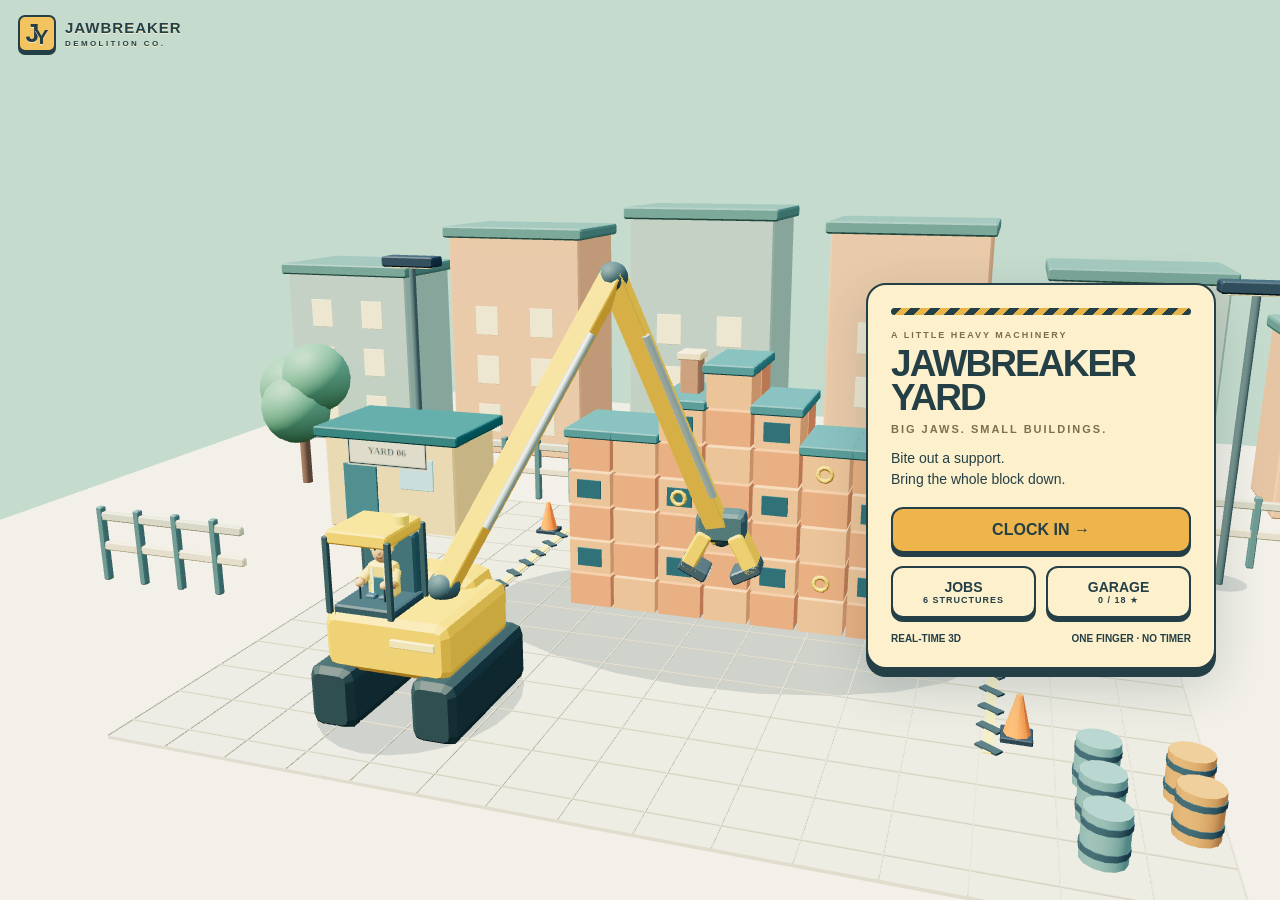
==== index-source.html @ 6f465db1 "Publish Jawbreaker Yard" ====
<!doctype html>
<html lang="en"><head><meta charset="utf-8"><meta name="viewport" content="width=device-width,initial-scale=1,viewport-fit=cover"><meta name="theme-color" content="#263f46"><meta property="og:title" content="Jawbreaker Yard"><meta property="og:image" content="cover.jpg"><meta name="description" content="Aim a hydraulic jaw. Bite out the supports. Bring the whole block down."><title>Jawbreaker Yard · 3D Demolition</title><link rel="icon" href="icon.svg"><link rel="stylesheet" href="style.css"></head>
<body><div id="game"><canvas id="world" aria-label="3D demolition yard. Drag to aim the hydraulic jaws and hold to bite." tabindex="0"></canvas>
<header><a id="brand" href="#" aria-label="Jawbreaker Yard home"><span class="brand-icon">J<span>Y</span></span><span>JAWBREAKER<small>DEMOLITION CO.</small></span></a><button id="pause" aria-label="Pause game">Ⅱ</button></header>
<section id="hud" hidden><div><small id="job-tag"></small><h2 id="job-title"></h2></div><div class="progress-label"><strong id="percent">0<span>%</span></strong><div><b id="bites">0 BITES</b><small id="par"></small></div></div><div class="track"><i id="progress"></i></div><div id="bolts" aria-label="Recovered salvage bolts">○ ○ ○</div></section>
<output id="pop" aria-live="polite"></output>
<section id="controls" hidden><div class="tip" id="tip">Bite low. Watch it go.</div><div class="control-row"><button id="support" aria-label="Aim at a low support">⌖<small>SUPPORT</small></button><button id="crunch"><span class="teeth">▾ ▾ ▾</span><strong>HOLD TO BITE</strong><span class="teeth bottom">▴ ▴ ▴</span></button></div><p>Drag anywhere to aim · Hold to crunch</p></section>
<main id="panel"></main><div id="error" hidden><h1>3D needs WebGL</h1><p>Enable hardware acceleration or try a modern browser.</p><button onclick="location.reload()">Try again</button></div>
</div><script src="vendor/three.min.js"></script><script type="module" src="app.mjs"></script></body></html>
---- style.css ----
#game{position:fixed;left:0;top:0;width:var(--game-width,100vw);height:var(--game-height,100dvh);transform:translateZ(0);overflow:hidden}
[data-night="true"] #brand,[data-night="true"] #hud{color:#ffedc4;text-shadow:0 1px #243f45}[data-night="true"] .brand-icon{color:#243f45;text-shadow:none}
:root{font-family:'Trebuchet MS',Arial,sans-serif;color:#243f45;background:#c5dbce;font-synthesis:none;--ink:#243f45;--paper:#fcf0cd;--gold:#edb54b;--safe-top:env(safe-area-inset-top,0px);--safe-bottom:env(safe-area-inset-bottom,0px)}*{box-sizing:border-box}html,body{margin:0;width:100%;height:100%;overflow:hidden;overscroll-behavior:none}body{touch-action:none}button,a{-webkit-tap-highlight-color:transparent}button{font:800 14px 'Trebuchet MS',Arial,sans-serif;min-height:46px;cursor:pointer;border:2px solid var(--ink);border-radius:12px;color:var(--ink);background:var(--paper);padding:11px 17px;box-shadow:0 4px 0 #243f45;touch-action:manipulation}button:active{transform:translateY(3px);box-shadow:0 1px 0 #243f45}button:focus-visible,a:focus-visible{outline:4px solid #fff;outline-offset:3px}button:disabled{opacity:.48;cursor:default;box-shadow:none}button.primary{background:var(--gold)}button.secondary{background:#d4e1cb}button.icon{min-width:46px;padding:9px}button small{display:block;font-size:9px;letter-spacing:1px}h1,h2,p{margin:0}h1,h2{font-weight:900}small{font-size:10px;letter-spacing:1.8px;font-weight:800}#world{position:fixed;inset:0;width:100%;height:100%;display:block;touch-action:none;outline:none}header{position:fixed;top:calc(var(--safe-top) + 15px);left:18px;right:18px;display:flex;justify-content:space-between;align-items:center;pointer-events:none;z-index:4}header>*{pointer-events:auto}#brand{display:flex;gap:9px;text-decoration:none;color:var(--ink);align-items:center;font-weight:900;letter-spacing:1px;font-size:13px;text-shadow:0 1px #f9ecc9}#brand small{display:block;font-size:8px;letter-spacing:2.4px;margin-top:3px}.brand-icon{border:2px solid var(--ink);border-radius:7px;background:#f3c35f;box-shadow:0 3px var(--ink);width:38px;height:37px;display:flex;align-items:center;justify-content:center;letter-spacing:-5px;padding-right:5px;font-size:25px}.brand-icon span{font-size:21px;transform:translateY(3px)}#pause{width:46px;padding:7px;background:#fbf1d5;font-size:21px;border-radius:50%}#hud{position:fixed;top:calc(var(--safe-top) + 77px);left:20px;width:220px;pointer-events:none}#hud h2{font-size:17px;letter-spacing:-.5px;line-height:1.3;margin-top:4px;text-shadow:0 1px #f8edd2}#job-tag{font-size:8px}.progress-label{display:flex;gap:12px;align-items:center;margin-top:10px}#percent{font-size:44px;letter-spacing:-3px;line-height:1}#percent span{font-size:20px;letter-spacing:-1px}.progress-label b{display:block;font-size:12px}.progress-label small{display:block;font-size:8px;margin-top:4px;letter-spacing:1px}.track{height:7px;background:#56676355;border:1px solid #243f4566;border-radius:5px;width:170px;overflow:hidden;margin-top:7px}.track i{display:block;height:100%;background:#e6a936;width:0;transition:width .35s}#bolts{font-size:20px;font-weight:900;color:#806025;letter-spacing:6px;margin-top:7px}#controls{position:fixed;bottom:calc(var(--safe-bottom) + 15px);left:16px;right:16px;text-align:center;pointer-events:none}#controls button{pointer-events:auto}.tip{display:inline-block;padding:7px 15px;border-radius:20px;background:#fcf0cdd9;font-size:12px;font-weight:800;margin-bottom:10px;box-shadow:0 2px 0 #243f4520}.control-row{display:flex;gap:10px;justify-content:center;align-items:stretch}#support{width:67px;font-size:22px;padding:6px}#support small{font-size:7px;letter-spacing:.5px;margin-top:2px}#crunch{background:var(--gold);width:235px;padding:0 12px;height:65px;display:flex;flex-direction:column;align-items:center;justify-content:center;overflow:hidden}#crunch strong{font-size:16px;letter-spacing:1px}.teeth{letter-spacing:12px;font-size:17px;line-height:17px;opacity:.5;margin-left:10px}#crunch.engaged{background:#e38d35;transform:translateY(3px);box-shadow:0 1px var(--ink)}#controls p{font-size:10px;margin-top:12px;color:#243f45;font-weight:800;text-shadow:0 1px #fdf0cb}#pop{position:fixed;left:50%;top:41%;transform:translate(-50%,0) rotate(-5deg);font-size:27px;font-weight:900;pointer-events:none;color:#fff4cf;white-space:nowrap;-webkit-text-stroke:1px #243f45;text-shadow:3px 4px #243f45;opacity:0;transition:opacity .15s,translate .2s}#pop.show{opacity:1;translate:0 -10px}#panel{position:fixed;inset:0;pointer-events:none;display:flex;align-items:flex-end;justify-content:center;padding:calc(var(--safe-top) + 76px) 18px calc(var(--safe-bottom) + 24px);z-index:5}#panel:empty{display:none}.sheet{pointer-events:auto;width:min(100%,420px);border:2px solid var(--ink);border-radius:20px;background:var(--paper);box-shadow:0 8px 0 #243f45,0 16px 50px #243f4533;padding:23px;max-height:100%;overflow:auto;touch-action:pan-y;overscroll-behavior:contain;position:relative}.sheet:before{content:'';display:block;height:7px;background:repeating-linear-gradient(-45deg,#243f45 0 7px,#e8b54a 7px 14px);border-radius:4px;margin-bottom:15px}.cover h1{font-size:37px;line-height:.91;letter-spacing:-1.9px}.cover .sub{font-size:11px;letter-spacing:2px;font-weight:900;margin-top:8px;color:#7a714f}.lead{font-size:14px;line-height:1.5;margin:13px 0 17px;max-width:300px}.sheet .primary{width:100%;font-size:16px}.sheet .row{display:flex;gap:10px;margin-top:13px}.sheet .row>*{flex:1}.meta{display:flex;justify-content:space-between;font-size:10px;margin-top:15px;font-weight:800}.sheet h2{font-size:27px;letter-spacing:-1px}.sheet .eyebrow{display:block;font-size:9px;letter-spacing:2px;margin-bottom:7px;color:#7c6e4b}.stars{color:#d89231;font-size:44px;letter-spacing:8px;text-shadow:2px 2px #243f45;margin:8px 0}.stats{display:grid;grid-template-columns:1fr 1fr 1fr;gap:8px;margin:12px 0}.stats div{border:1px solid #c9bf98;border-radius:10px;padding:10px 4px;text-align:center}.stats b{display:block;font-size:22px}.stats small{font-size:8px;letter-spacing:1px}.unlocked{font-size:12px;background:#d4e1cb;padding:9px;border-radius:8px;margin-bottom:12px;line-height:1.5}.jobs{display:grid;grid-template-columns:1fr 1fr;gap:10px;margin-top:17px}.jobs button{padding:10px 7px;min-height:72px;text-align:left}.jobs b{display:block;font-size:12px}.jobs span{display:block;font-size:14px;margin-top:6px;color:#9a6e24}.options{display:flex;flex-wrap:wrap;gap:9px;margin:15px 0}.options button{flex:1;font-size:11px;white-space:nowrap;padding:9px}.paint-grid{display:flex;gap:8px;margin:12px 0}.paint-grid button{flex:1;font-size:11px;padding:10px 6px}.paint-grid .on{background:#eab54c}.fine{font-size:10px;line-height:1.6;color:#69705e;margin-top:12px}.social{font-size:11px;line-height:1.6;border-top:1px solid #c4ba95;padding-top:10px;margin-top:15px}.back{width:100%;margin-top:15px}.veil{background:#243f4555;align-items:center!important}.nudge{color:#728064}#error{position:fixed;inset:0;z-index:30;background:var(--paper);padding:20vh 25px;text-align:center}#error p{margin:20px 0}[hidden]{display:none!important}
@media (min-width:700px) and (min-height:550px){#panel{justify-content:flex-end;align-items:center;padding-right:5vw}.cover{width:350px}#hud{left:28px;top:100px}#controls{left:auto;right:28px;width:345px}#brand{font-size:15px}}
@media (max-height:650px) and (orientation:portrait){header{top:calc(var(--safe-top) + 10px);left:13px;right:13px}#hud{top:68px;left:15px}#hud h2{font-size:15px}.progress-label{margin-top:5px}#percent{font-size:34px}.track{width:140px}#bolts{font-size:16px;margin-top:4px}#controls{bottom:calc(var(--safe-bottom) + 9px)}#crunch{height:56px}#controls p{font-size:9px;margin-top:9px}.tip{margin-bottom:6px;padding:5px 12px}#panel{padding:70px 14px 18px}.sheet{padding:16px}.cover h1{font-size:30px}.lead{font-size:12px;margin:9px 0 12px}.sheet:before{margin-bottom:11px}.sheet h2{font-size:24px}.stars{font-size:34px;margin:4px 0}.stats{margin:7px 0}.stats div{padding:6px}.stats b{font-size:18px}}
@media (orientation:landscape) and (max-height:550px){header{top:8px;left:12px;right:12px}#brand{font-size:11px}#brand small{font-size:7px}.brand-icon{width:31px;height:31px;font-size:21px}#hud{top:56px;left:14px;width:180px}#hud h2{font-size:14px}.progress-label{margin-top:3px}#percent{font-size:31px}#bolts{font-size:15px}.track{width:135px}#controls{left:auto;right:12px;bottom:10px;width:260px}#crunch{width:185px;height:55px;font-size:13px}#crunch strong{font-size:13px}#support{width:60px}.tip{padding:4px 12px;margin-bottom:6px;font-size:10px}#controls p{font-size:8px;margin-top:8px}#panel{align-items:center;justify-content:flex-end;padding:12px 72px 12px 12px}.sheet{max-width:335px;padding:13px}.sheet:before{margin-bottom:9px}.cover h1{font-size:28px}.lead{font-size:11px;margin:8px 0 10px}.sheet h2{font-size:22px}.sheet .eyebrow{font-size:8px}.stars{font-size:29px;margin:3px 0}.stats{margin:6px 0}.stats div{padding:4px}.stats b{font-size:18px}.sheet .row{margin-top:10px}.meta{margin-top:10px}.veil .sheet{width:440px;max-width:440px}.jobs{grid-template-columns:repeat(3,1fr);gap:7px;margin-top:10px}.jobs button{min-height:59px;padding:6px}.options{margin:10px 0}.fine{margin-top:5px}.sheet .back{margin-top:10px}}
@media (prefers-reduced-motion:reduce){*{transition:none!important}}
@media (orientation:landscape) and (max-height:550px){
  #panel .receipt{display:grid;grid-template-columns:1fr 1fr;column-gap:13px;max-width:410px;width:410px;align-content:center}
  .receipt:before{grid-column:1/-1;margin-bottom:8px}.receipt .eyebrow{grid-column:1;margin-bottom:3px;font-size:8px}.receipt h2{grid-column:1;font-size:21px;line-height:1.05}.receipt .stars{grid-column:1;font-size:28px;letter-spacing:4px;margin:4px 0}
  .receipt .stats{grid-column:2;grid-row:2/5;grid-template-columns:1fr;gap:3px;margin:0}.receipt .stats div{display:flex;align-items:center;justify-content:space-between;padding:3px 7px}.receipt .stats b{font-size:17px}.receipt .stats small{font-size:7px;letter-spacing:.6px}
  .receipt .unlocked{grid-column:1/-1;font-size:10px;line-height:1.3;padding:6px;margin:5px 0 8px}.receipt>.primary{grid-column:1/-1}.receipt>.row{grid-column:1/-1;margin-top:9px}
}
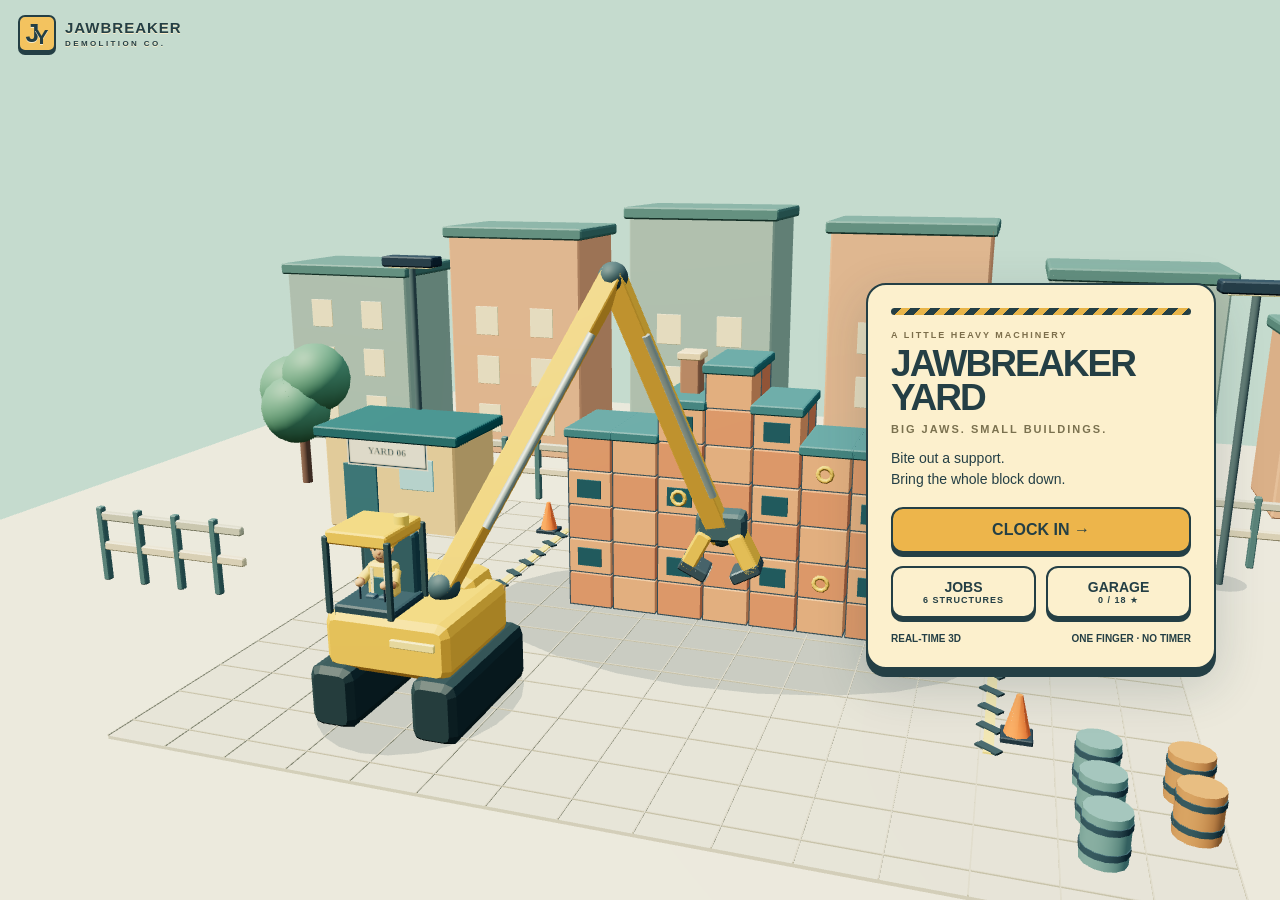
==== commit a673b286: "Refine jaw targeting, collapse previews, chain records and mobile feedback" ====
--- a/index-source.html
+++ b/index-source.html
@@ -2,9 +2,9 @@
 <html lang="en"><head><meta charset="utf-8"><meta name="viewport" content="width=device-width,initial-scale=1,viewport-fit=cover"><meta name="theme-color" content="#263f46"><meta property="og:title" content="Jawbreaker Yard"><meta property="og:image" content="cover.jpg"><meta name="description" content="Aim a hydraulic jaw. Bite out the supports. Bring the whole block down."><title>Jawbreaker Yard · 3D Demolition</title><link rel="icon" href="icon.svg"><link rel="stylesheet" href="style.css"></head>
 <body><div id="game"><canvas id="world" aria-label="3D demolition yard. Drag to aim the hydraulic jaws and hold to bite." tabindex="0"></canvas>
 <header><a id="brand" href="#" aria-label="Jawbreaker Yard home"><span class="brand-icon">J<span>Y</span></span><span>JAWBREAKER<small>DEMOLITION CO.</small></span></a><button id="pause" aria-label="Pause game">Ⅱ</button></header>
-<section id="hud" hidden><div><small id="job-tag"></small><h2 id="job-title"></h2></div><div class="progress-label"><strong id="percent">0<span>%</span></strong><div><b id="bites">0 BITES</b><small id="par"></small></div></div><div class="track"><i id="progress"></i></div><div id="bolts" aria-label="Recovered salvage bolts">○ ○ ○</div></section>
+<section id="hud" hidden><div><small id="job-tag"></small><h2 id="job-title"></h2></div><div class="progress-label"><strong id="percent">0<span>%</span></strong><div><b id="bites">0 BITES</b><small id="par"></small></div></div><div class="track"><i id="progress"></i></div><div id="bolts" aria-label="Recovered salvage bolts">○ ○ ○</div><small id="record"></small></section>
 <output id="pop" aria-live="polite"></output>
-<section id="controls" hidden><div class="tip" id="tip">Bite low. Watch it go.</div><div class="control-row"><button id="support" aria-label="Aim at a low support">⌖<small>SUPPORT</small></button><button id="crunch"><span class="teeth">▾ ▾ ▾</span><strong>HOLD TO BITE</strong><span class="teeth bottom">▴ ▴ ▴</span></button></div><p>Drag anywhere to aim · Hold to crunch</p></section>
+<section id="controls" hidden><div class="tip" id="tip">Bite low. Watch it go.</div><div class="control-row"><button id="support" aria-label="Aim at a low support">⌖<small>SUPPORT</small></button><button id="crunch"><span class="teeth">▾ ▾ ▾</span><strong>HOLD TO BITE</strong><span class="teeth bottom">▴ ▴ ▴</span></button></div><p>Drag to aim · Tap or hold to bite</p></section>
 <main id="panel"></main><div id="error" hidden><h1>3D needs WebGL</h1><p>Enable hardware acceleration or try a modern browser.</p><button onclick="location.reload()">Try again</button></div>
 </div><script src="vendor/three.min.js"></script><script type="module" src="app.mjs"></script></body></html>
-
+
--- a/style.css
+++ b/style.css
@@ -1,4 +1,5 @@
 #game{position:fixed;left:0;top:0;width:var(--game-width,100vw);height:var(--game-height,100dvh);transform:translateZ(0);overflow:hidden}
+#record{display:block;font-size:8px;letter-spacing:1px;margin-top:4px}#crunch{position:relative}#crunch:after{content:'';position:absolute;bottom:0;left:0;height:5px;background:#243f45;opacity:.35;width:var(--bite,0%)}
 [data-night="true"] #brand,[data-night="true"] #hud{color:#ffedc4;text-shadow:0 1px #243f45}[data-night="true"] .brand-icon{color:#243f45;text-shadow:none}
 :root{font-family:'Trebuchet MS',Arial,sans-serif;color:#243f45;background:#c5dbce;font-synthesis:none;--ink:#243f45;--paper:#fcf0cd;--gold:#edb54b;--safe-top:env(safe-area-inset-top,0px);--safe-bottom:env(safe-area-inset-bottom,0px)}*{box-sizing:border-box}html,body{margin:0;width:100%;height:100%;overflow:hidden;overscroll-behavior:none}body{touch-action:none}button,a{-webkit-tap-highlight-color:transparent}button{font:800 14px 'Trebuchet MS',Arial,sans-serif;min-height:46px;cursor:pointer;border:2px solid var(--ink);border-radius:12px;color:var(--ink);background:var(--paper);padding:11px 17px;box-shadow:0 4px 0 #243f45;touch-action:manipulation}button:active{transform:translateY(3px);box-shadow:0 1px 0 #243f45}button:focus-visible,a:focus-visible{outline:4px solid #fff;outline-offset:3px}button:disabled{opacity:.48;cursor:default;box-shadow:none}button.primary{background:var(--gold)}button.secondary{background:#d4e1cb}button.icon{min-width:46px;padding:9px}button small{display:block;font-size:9px;letter-spacing:1px}h1,h2,p{margin:0}h1,h2{font-weight:900}small{font-size:10px;letter-spacing:1.8px;font-weight:800}#world{position:fixed;inset:0;width:100%;height:100%;display:block;touch-action:none;outline:none}header{position:fixed;top:calc(var(--safe-top) + 15px);left:18px;right:18px;display:flex;justify-content:space-between;align-items:center;pointer-events:none;z-index:4}header>*{pointer-events:auto}#brand{display:flex;gap:9px;text-decoration:none;color:var(--ink);align-items:center;font-weight:900;letter-spacing:1px;font-size:13px;text-shadow:0 1px #f9ecc9}#brand small{display:block;font-size:8px;letter-spacing:2.4px;margin-top:3px}.brand-icon{border:2px solid var(--ink);border-radius:7px;background:#f3c35f;box-shadow:0 3px var(--ink);width:38px;height:37px;display:flex;align-items:center;justify-content:center;letter-spacing:-5px;padding-right:5px;font-size:25px}.brand-icon span{font-size:21px;transform:translateY(3px)}#pause{width:46px;padding:7px;background:#fbf1d5;font-size:21px;border-radius:50%}#hud{position:fixed;top:calc(var(--safe-top) + 77px);left:20px;width:220px;pointer-events:none}#hud h2{font-size:17px;letter-spacing:-.5px;line-height:1.3;margin-top:4px;text-shadow:0 1px #f8edd2}#job-tag{font-size:8px}.progress-label{display:flex;gap:12px;align-items:center;margin-top:10px}#percent{font-size:44px;letter-spacing:-3px;line-height:1}#percent span{font-size:20px;letter-spacing:-1px}.progress-label b{display:block;font-size:12px}.progress-label small{display:block;font-size:8px;margin-top:4px;letter-spacing:1px}.track{height:7px;background:#56676355;border:1px solid #243f4566;border-radius:5px;width:170px;overflow:hidden;margin-top:7px}.track i{display:block;height:100%;background:#e6a936;width:0;transition:width .35s}#bolts{font-size:20px;font-weight:900;color:#806025;letter-spacing:6px;margin-top:7px}#controls{position:fixed;bottom:calc(var(--safe-bottom) + 15px);left:16px;right:16px;text-align:center;pointer-events:none}#controls button{pointer-events:auto}.tip{display:inline-block;padding:7px 15px;border-radius:20px;background:#fcf0cdd9;font-size:12px;font-weight:800;margin-bottom:10px;box-shadow:0 2px 0 #243f4520}.control-row{display:flex;gap:10px;justify-content:center;align-items:stretch}#support{width:67px;font-size:22px;padding:6px}#support small{font-size:7px;letter-spacing:.5px;margin-top:2px}#crunch{background:var(--gold);width:235px;padding:0 12px;height:65px;display:flex;flex-direction:column;align-items:center;justify-content:center;overflow:hidden}#crunch strong{font-size:16px;letter-spacing:1px}.teeth{letter-spacing:12px;font-size:17px;line-height:17px;opacity:.5;margin-left:10px}#crunch.engaged{background:#e38d35;transform:translateY(3px);box-shadow:0 1px var(--ink)}#controls p{font-size:10px;margin-top:12px;color:#243f45;font-weight:800;text-shadow:0 1px #fdf0cb}#pop{position:fixed;left:50%;top:41%;transform:translate(-50%,0) rotate(-5deg);font-size:27px;font-weight:900;pointer-events:none;color:#fff4cf;white-space:nowrap;-webkit-text-stroke:1px #243f45;text-shadow:3px 4px #243f45;opacity:0;transition:opacity .15s,translate .2s}#pop.show{opacity:1;translate:0 -10px}#panel{position:fixed;inset:0;pointer-events:none;display:flex;align-items:flex-end;justify-content:center;padding:calc(var(--safe-top) + 76px) 18px calc(var(--safe-bottom) + 24px);z-index:5}#panel:empty{display:none}.sheet{pointer-events:auto;width:min(100%,420px);border:2px solid var(--ink);border-radius:20px;background:var(--paper);box-shadow:0 8px 0 #243f45,0 16px 50px #243f4533;padding:23px;max-height:100%;overflow:auto;touch-action:pan-y;overscroll-behavior:contain;position:relative}.sheet:before{content:'';display:block;height:7px;background:repeating-linear-gradient(-45deg,#243f45 0 7px,#e8b54a 7px 14px);border-radius:4px;margin-bottom:15px}.cover h1{font-size:37px;line-height:.91;letter-spacing:-1.9px}.cover .sub{font-size:11px;letter-spacing:2px;font-weight:900;margin-top:8px;color:#7a714f}.lead{font-size:14px;line-height:1.5;margin:13px 0 17px;max-width:300px}.sheet .primary{width:100%;font-size:16px}.sheet .row{display:flex;gap:10px;margin-top:13px}.sheet .row>*{flex:1}.meta{display:flex;justify-content:space-between;font-size:10px;margin-top:15px;font-weight:800}.sheet h2{font-size:27px;letter-spacing:-1px}.sheet .eyebrow{display:block;font-size:9px;letter-spacing:2px;margin-bottom:7px;color:#7c6e4b}.stars{color:#d89231;font-size:44px;letter-spacing:8px;text-shadow:2px 2px #243f45;margin:8px 0}.stats{display:grid;grid-template-columns:1fr 1fr 1fr;gap:8px;margin:12px 0}.stats div{border:1px solid #c9bf98;border-radius:10px;padding:10px 4px;text-align:center}.stats b{display:block;font-size:22px}.stats small{font-size:8px;letter-spacing:1px}.unlocked{font-size:12px;background:#d4e1cb;padding:9px;border-radius:8px;margin-bottom:12px;line-height:1.5}.jobs{display:grid;grid-template-columns:1fr 1fr;gap:10px;margin-top:17px}.jobs button{padding:10px 7px;min-height:72px;text-align:left}.jobs b{display:block;font-size:12px}.jobs span{display:block;font-size:14px;margin-top:6px;color:#9a6e24}.options{display:flex;flex-wrap:wrap;gap:9px;margin:15px 0}.options button{flex:1;font-size:11px;white-space:nowrap;padding:9px}.paint-grid{display:flex;gap:8px;margin:12px 0}.paint-grid button{flex:1;font-size:11px;padding:10px 6px}.paint-grid .on{background:#eab54c}.fine{font-size:10px;line-height:1.6;color:#69705e;margin-top:12px}.social{font-size:11px;line-height:1.6;border-top:1px solid #c4ba95;padding-top:10px;margin-top:15px}.back{width:100%;margin-top:15px}.veil{background:#243f4555;align-items:center!important}.nudge{color:#728064}#error{position:fixed;inset:0;z-index:30;background:var(--paper);padding:20vh 25px;text-align:center}#error p{margin:20px 0}[hidden]{display:none!important}
 @media (min-width:700px) and (min-height:550px){#panel{justify-content:flex-end;align-items:center;padding-right:5vw}.cover{width:350px}#hud{left:28px;top:100px}#controls{left:auto;right:28px;width:345px}#brand{font-size:15px}}
@@ -11,4 +12,4 @@
   .receipt .stats{grid-column:2;grid-row:2/5;grid-template-columns:1fr;gap:3px;margin:0}.receipt .stats div{display:flex;align-items:center;justify-content:space-between;padding:3px 7px}.receipt .stats b{font-size:17px}.receipt .stats small{font-size:7px;letter-spacing:.6px}
   .receipt .unlocked{grid-column:1/-1;font-size:10px;line-height:1.3;padding:6px;margin:5px 0 8px}.receipt>.primary{grid-column:1/-1}.receipt>.row{grid-column:1/-1;margin-top:9px}
 }
-
+
